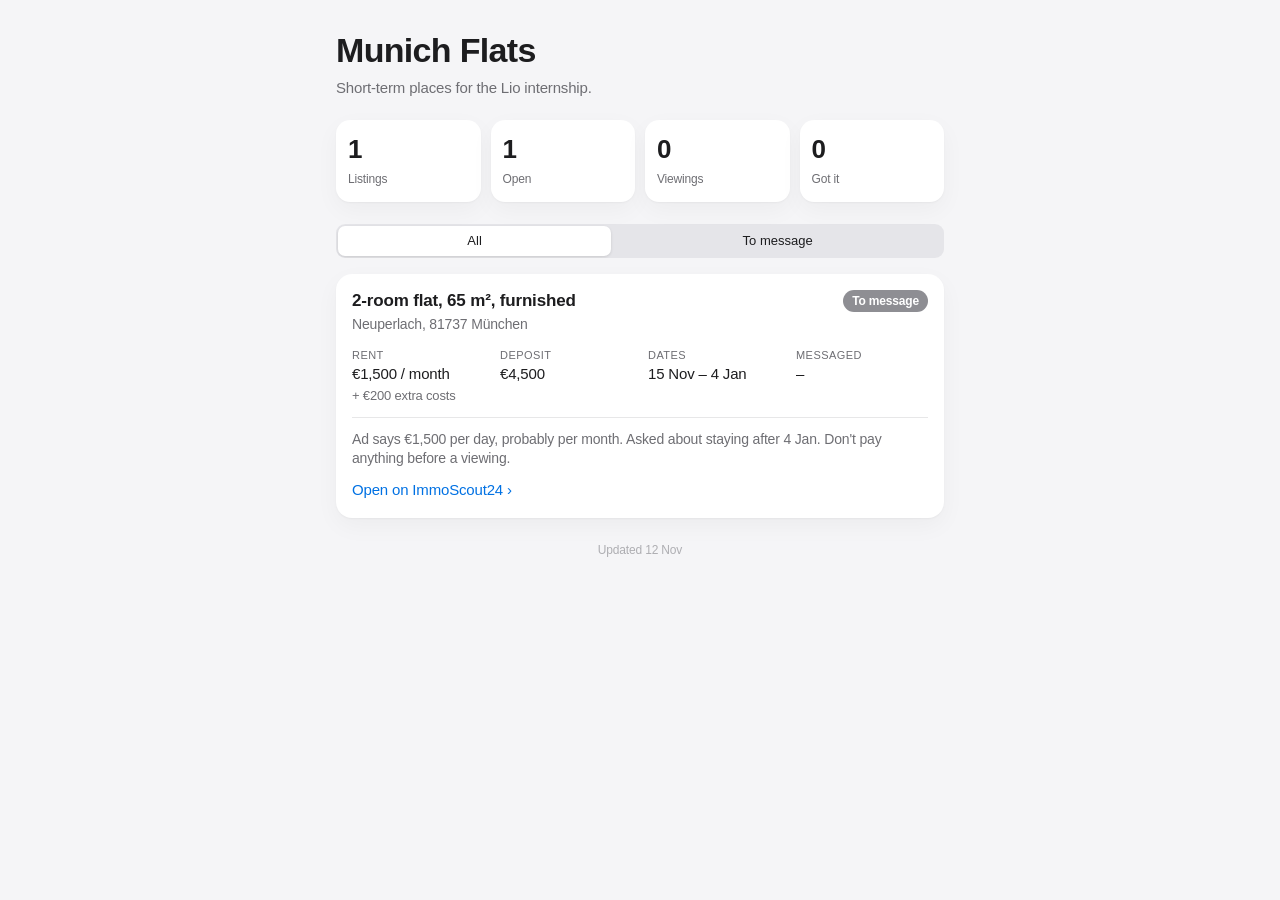
==== flats-m9x3/index.html @ 457e0a92 "Add Munich flats tracker page Co-Authored-By: Claude Opus 5.5 <noreply@anthropic.com>" ====
<!DOCTYPE html>
<html lang="en">
<head>
<meta charset="utf-8">
<meta name="viewport" content="width=device-width, initial-scale=1, viewport-fit=cover">
<meta name="robots" content="noindex, nofollow, noarchive">
<meta name="apple-mobile-web-app-capable" content="yes">
<meta name="mobile-web-app-capable" content="yes">
<meta name="apple-mobile-web-app-title" content="Flats">
<meta name="theme-color" content="#f5f5f7" media="(prefers-color-scheme: light)">
<meta name="theme-color" content="#000000" media="(prefers-color-scheme: dark)">
<title>Munich Flats</title>
<style>
  :root {
    --bg: #f5f5f7; --card: #ffffff; --text: #1d1d1f; --sub: #6e6e73; --faint: #aeaeb2;
    --line: rgba(60, 60, 67, 0.12); --fill: rgba(118, 118, 128, 0.12); --accent: #0071e3;
    --todo: #8e8e93; --sent: #0071e3; --reply: #af52de; --view: #ff9f0a; --got: #34c759; --no: #ff3b30;
    --shadow: 0 1px 2px rgba(0,0,0,0.04), 0 8px 24px rgba(0,0,0,0.04); --segsel: #ffffff;
  }
  @media (prefers-color-scheme: dark) {
    :root {
      --bg: #000000; --card: #1c1c1e; --text: #f5f5f7; --sub: #98989d; --faint: #636366;
      --line: rgba(84, 84, 88, 0.55); --fill: rgba(118, 118, 128, 0.24); --accent: #2997ff;
      --todo: #98989d; --sent: #2997ff; --reply: #bf5af2; --view: #ff9f0a; --got: #30d158; --no: #ff453a;
      --shadow: none; --segsel: #636366;
    }
  }
  * { box-sizing: border-box; -webkit-tap-highlight-color: transparent; }
  html { -webkit-text-size-adjust: 100%; }
  body {
    margin: 0; background: var(--bg); color: var(--text);
    font-family: -apple-system, BlinkMacSystemFont, "SF Pro Text", "Helvetica Neue", Inter, "Segoe UI", Roboto, sans-serif;
    font-size: 17px; line-height: 1.35; letter-spacing: -0.01em; -webkit-font-smoothing: antialiased;
  }
  .wrap {
    max-width: 640px; margin: 0 auto;
    padding: calc(env(safe-area-inset-top, 0px) + 28px) max(16px, env(safe-area-inset-right, 0px)) calc(env(safe-area-inset-bottom, 0px) + 40px) max(16px, env(safe-area-inset-left, 0px));
  }
  h1 { font-size: 34px; font-weight: 700; letter-spacing: -0.02em; margin: 0 0 4px; }
  .lede { color: var(--sub); font-size: 15px; margin: 0 0 22px; }
  .tiles { display: grid; grid-template-columns: repeat(4, 1fr); gap: 10px; margin-bottom: 22px; }
  .tile { background: var(--card); border-radius: 14px; padding: 12px; box-shadow: var(--shadow); }
  .tile b { display: block; font-size: 26px; font-weight: 700; font-variant-numeric: tabular-nums; }
  .tile span { font-size: 12px; color: var(--sub); }
  .seg { display: flex; gap: 2px; background: var(--fill); border-radius: 9px; padding: 2px; margin-bottom: 16px; overflow-x: auto; }
  .seg button {
    flex: 1 0 auto; border: 0; background: transparent; color: var(--text); font: inherit; font-size: 13px;
    font-weight: 500; padding: 6px 10px; border-radius: 7px; cursor: pointer;
  }
  .seg button[aria-pressed="true"] { background: var(--segsel); box-shadow: 0 1px 3px rgba(0,0,0,0.12); }
  .seg button:focus-visible { outline: 2px solid var(--accent); outline-offset: 1px; }
  .list { display: flex; flex-direction: column; gap: 12px; }
  .card { background: var(--card); border-radius: 16px; padding: 16px; box-shadow: var(--shadow); }
  .top { display: flex; justify-content: space-between; align-items: flex-start; gap: 12px; }
  .top h2 { font-size: 17px; font-weight: 600; margin: 0; min-width: 0; }
  .area { color: var(--sub); font-size: 14px; margin-top: 2px; }
  .pill { flex: none; font-size: 12px; font-weight: 600; padding: 3px 9px; border-radius: 999px; color: #fff; background: var(--todo); }
  .facts { display: grid; grid-template-columns: repeat(auto-fit, minmax(120px, 1fr)); gap: 10px 16px; margin: 14px 0 0; }
  .facts div { min-width: 0; }
  .facts dt { font-size: 11px; text-transform: uppercase; letter-spacing: 0.04em; color: var(--sub); }
  .facts dd { margin: 2px 0 0; font-size: 15px; font-variant-numeric: tabular-nums; }
  .note { margin: 12px 0 0; padding-top: 12px; border-top: 1px solid var(--line); font-size: 14px; color: var(--sub); }
  .open { display: inline-block; margin-top: 12px; color: var(--accent); text-decoration: none; font-size: 15px; font-weight: 500; }
  .open:focus-visible { outline: 2px solid var(--accent); outline-offset: 2px; border-radius: 4px; }
  .empty { color: var(--sub); text-align: center; padding: 32px 0; font-size: 15px; }
  .foot { color: var(--faint); font-size: 12px; text-align: center; margin-top: 24px; }
  @media (max-width: 420px) { .tiles { grid-template-columns: repeat(2, 1fr); } }
</style>
</head>
<body>
<main class="wrap">
  <h1>Munich Flats</h1>
  <p class="lede">Short-term places for the Lio internship.</p>
  <section class="tiles" id="tiles" aria-label="Summary"></section>
  <nav class="seg" id="seg" aria-label="Filter by status"></nav>
  <section class="list" id="list" aria-live="polite"><p class="empty">Loading…</p></section>
  <p class="foot" id="foot"></p>
</main>
<script>
const STATUSES = [
  ["To message", "--todo"], ["Messaged", "--sent"], ["Replied", "--reply"],
  ["Viewing", "--view"], ["Got it", "--got"], ["No", "--no"]
];
const color = s => (STATUSES.find(x => x[0] === s) || STATUSES[0])[1];
let rows = [], filter = "All";

const esc = s => String(s ?? "").replace(/[&<>"']/g, c => ({ "&": "&amp;", "<": "&lt;", ">": "&gt;", '"': "&quot;", "'": "&#39;" }[c]));
const fmtDate = d => d ? new Date(d + "T12:00:00").toLocaleDateString("en-GB", { day: "numeric", month: "short" }) : "–";

function render() {
  const count = s => rows.filter(r => r.status === s).length;
  const active = rows.filter(r => !["Got it", "No"].includes(r.status)).length;
  document.getElementById("tiles").innerHTML = [
    [rows.length, "Listings"], [active, "Open"], [count("Viewing"), "Viewings"], [count("Got it"), "Got it"]
  ].map(([n, l]) => `<div class="tile"><b>${n}</b><span>${l}</span></div>`).join("");

  const opts = ["All", ...STATUSES.map(s => s[0]).filter(s => count(s) > 0)];
  if (!opts.includes(filter)) filter = "All";
  document.getElementById("seg").innerHTML = opts.map(o =>
    `<button type="button" aria-pressed="${o === filter}" data-f="${esc(o)}">${esc(o)}</button>`).join("");

  const shown = rows.filter(r => filter === "All" || r.status === filter);
  document.getElementById("list").innerHTML = shown.length ? shown.map(r => `
    <article class="card">
      <div class="top">
        <div style="min-width:0"><h2>${esc(r.title)}</h2><div class="area">${esc(r.area)}</div></div>
        <span class="pill" style="background:var(${color(r.status)})">${esc(r.status)}</span>
      </div>
      <dl class="facts">
        <div><dt>Rent</dt><dd>${esc(r.rent)}${r.extra ? `<br><span style="color:var(--sub);font-size:13px">${esc(r.extra)}</span>` : ""}</dd></div>
        <div><dt>Deposit</dt><dd>${esc(r.deposit || "–")}</dd></div>
        <div><dt>Dates</dt><dd>${esc(r.dates || "–")}</dd></div>
        <div><dt>Messaged</dt><dd>${fmtDate(r.messaged)}</dd></div>
      </dl>
      ${r.note ? `<p class="note">${esc(r.note)}</p>` : ""}
      ${r.url ? `<a class="open" href="${esc(r.url)}" target="_blank" rel="noopener">Open on ${esc(r.source || "listing site")} ›</a>` : ""}
    </article>`).join("") : `<p class="empty">No listings here yet.</p>`;
}

document.getElementById("seg").addEventListener("click", e => {
  const b = e.target.closest("button[data-f]");
  if (b) { filter = b.dataset.f; render(); }
});

fetch("flats.json", { cache: "no-store" })
  .then(r => r.json())
  .then(d => {
    rows = d.rows || [];
    document.getElementById("foot").textContent = "Updated " + fmtDate(d.generated);
    render();
  })
  .catch(() => { document.getElementById("list").innerHTML = '<p class="empty">Couldn\'t load the listings. Pull down to refresh.</p>'; });
</script>
</body>
</html>
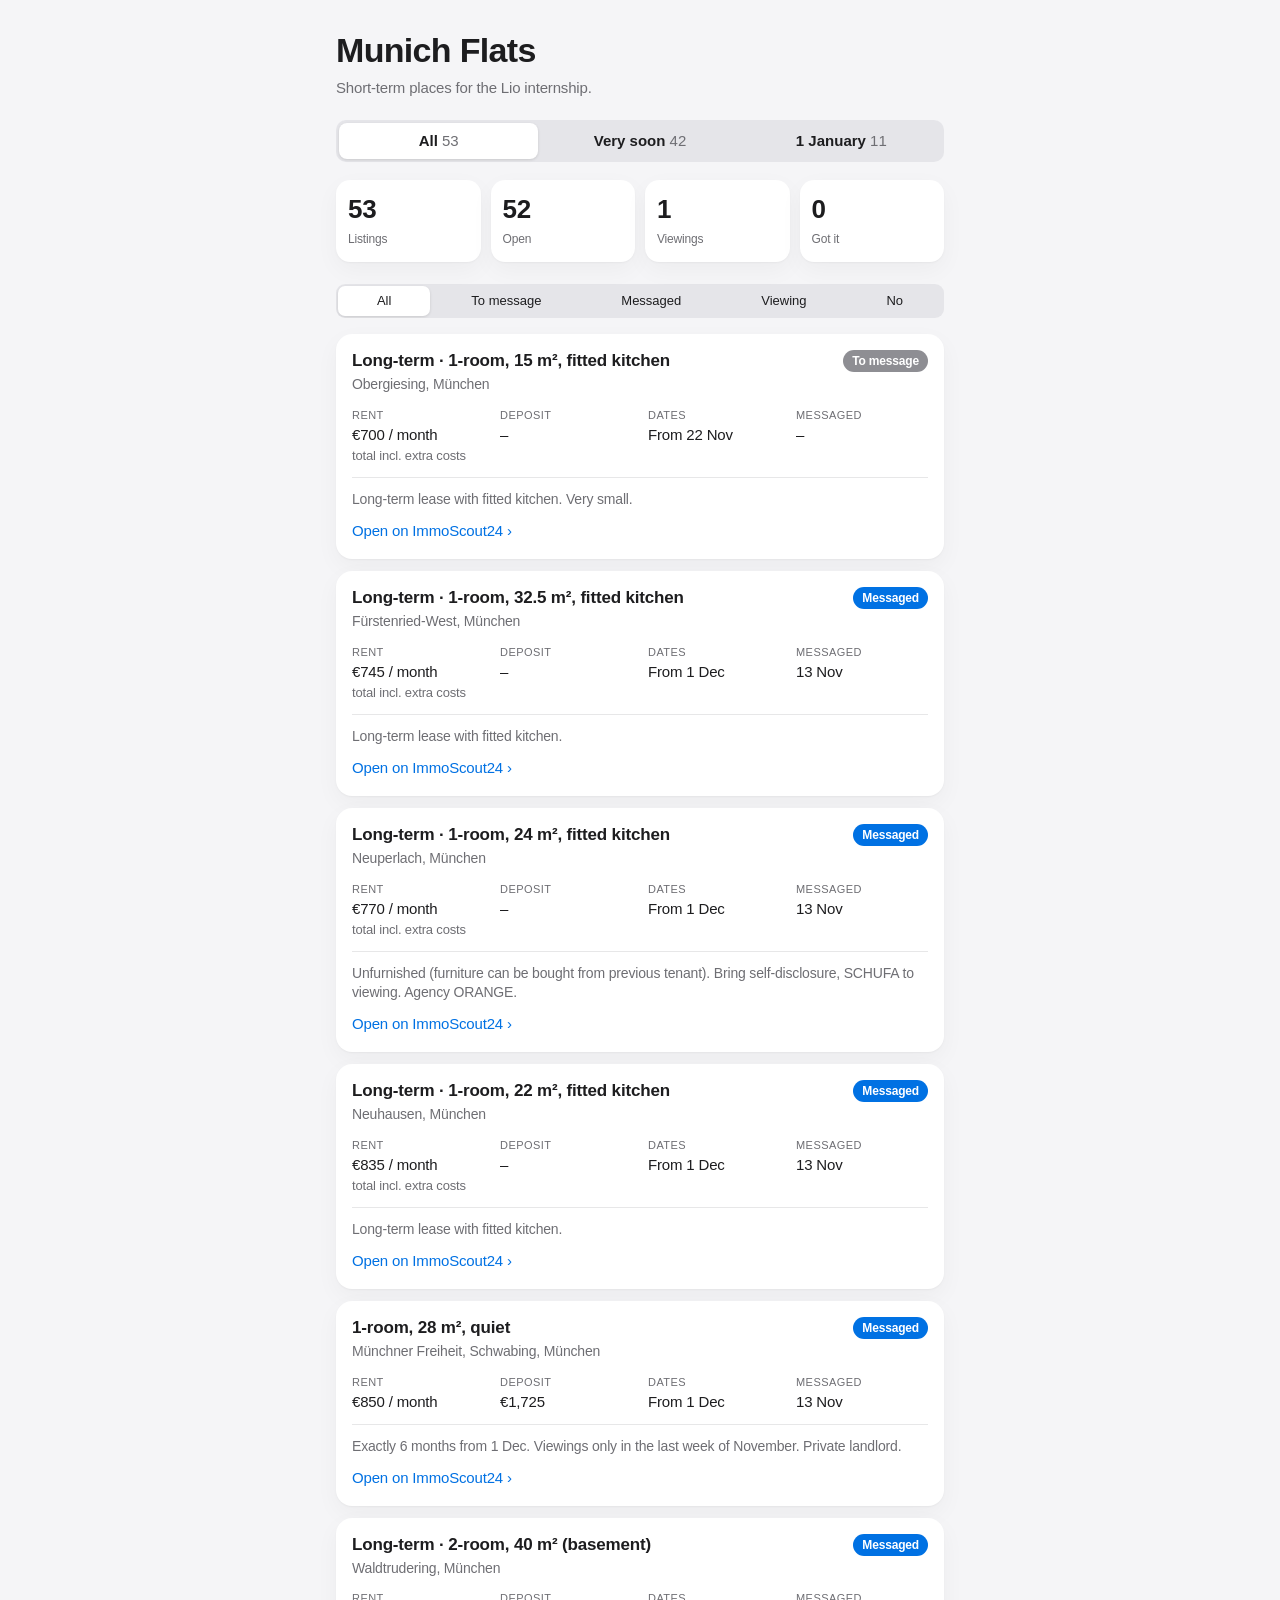
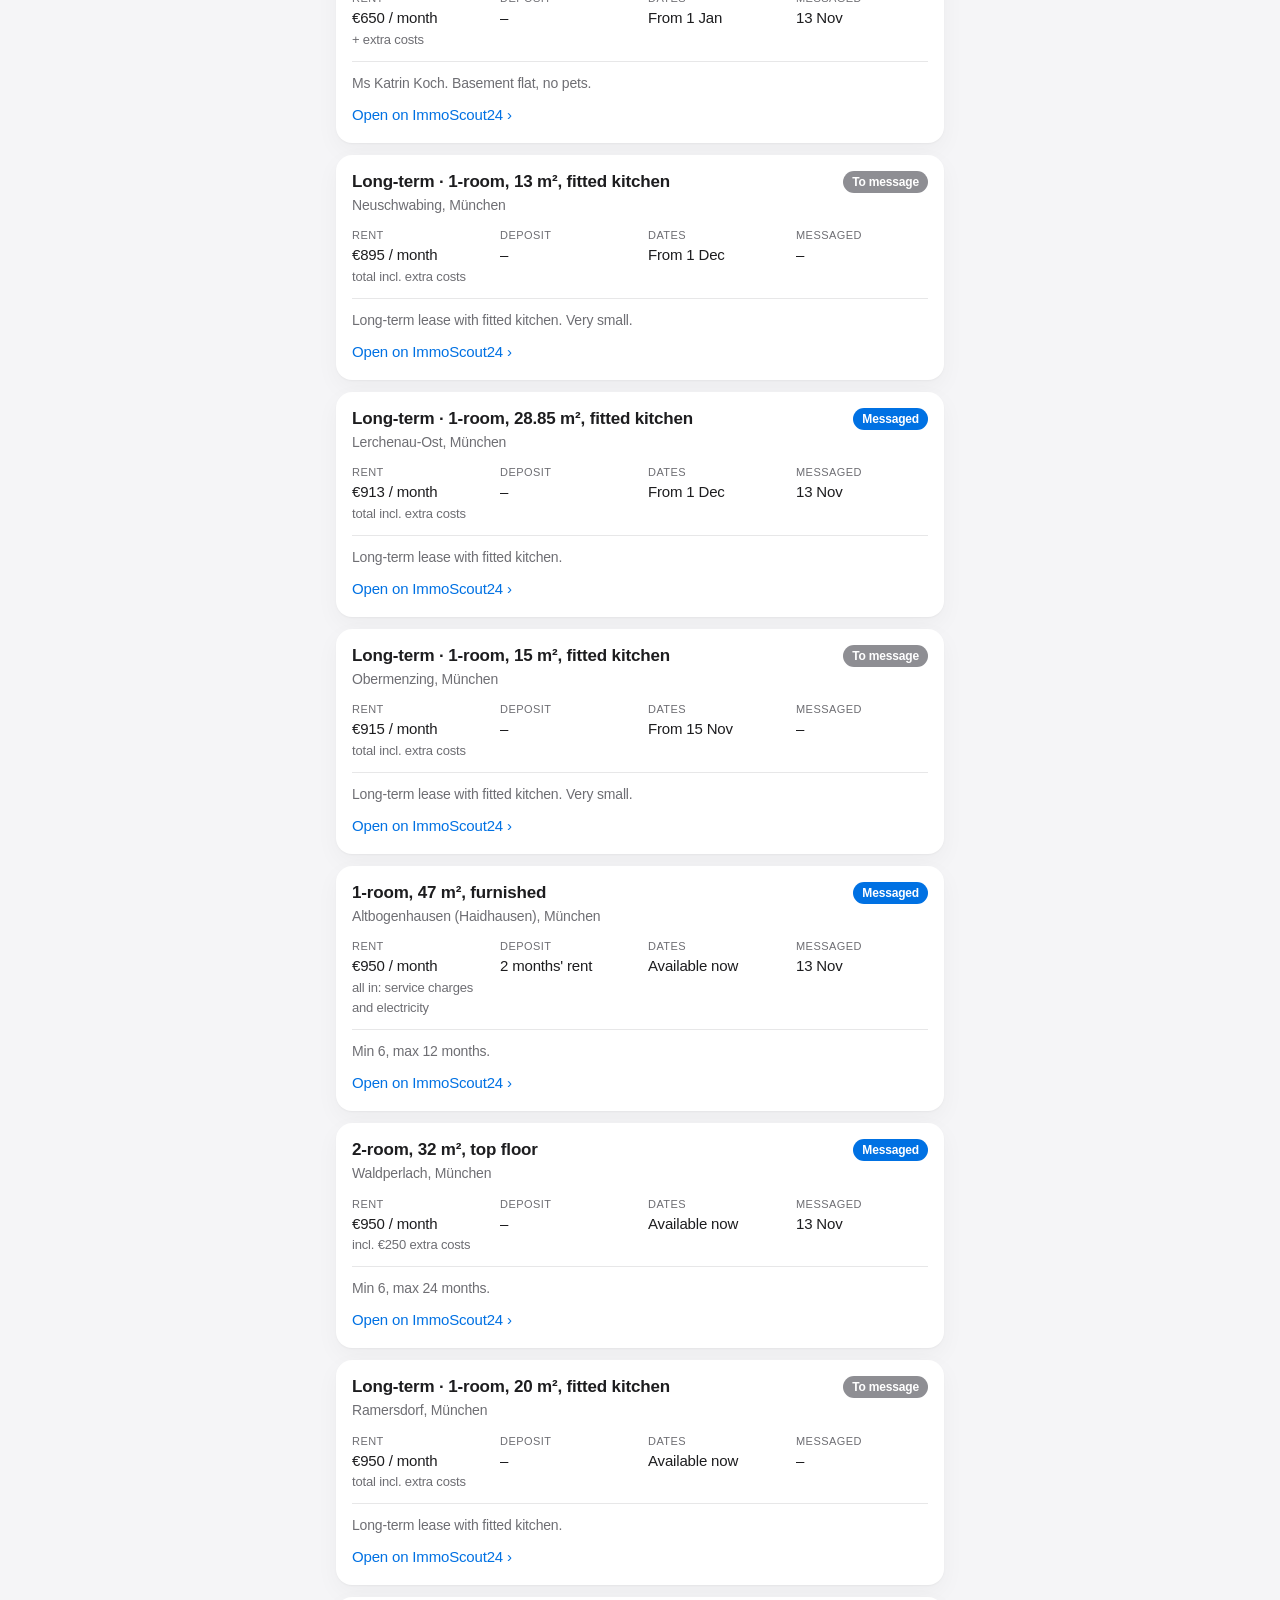
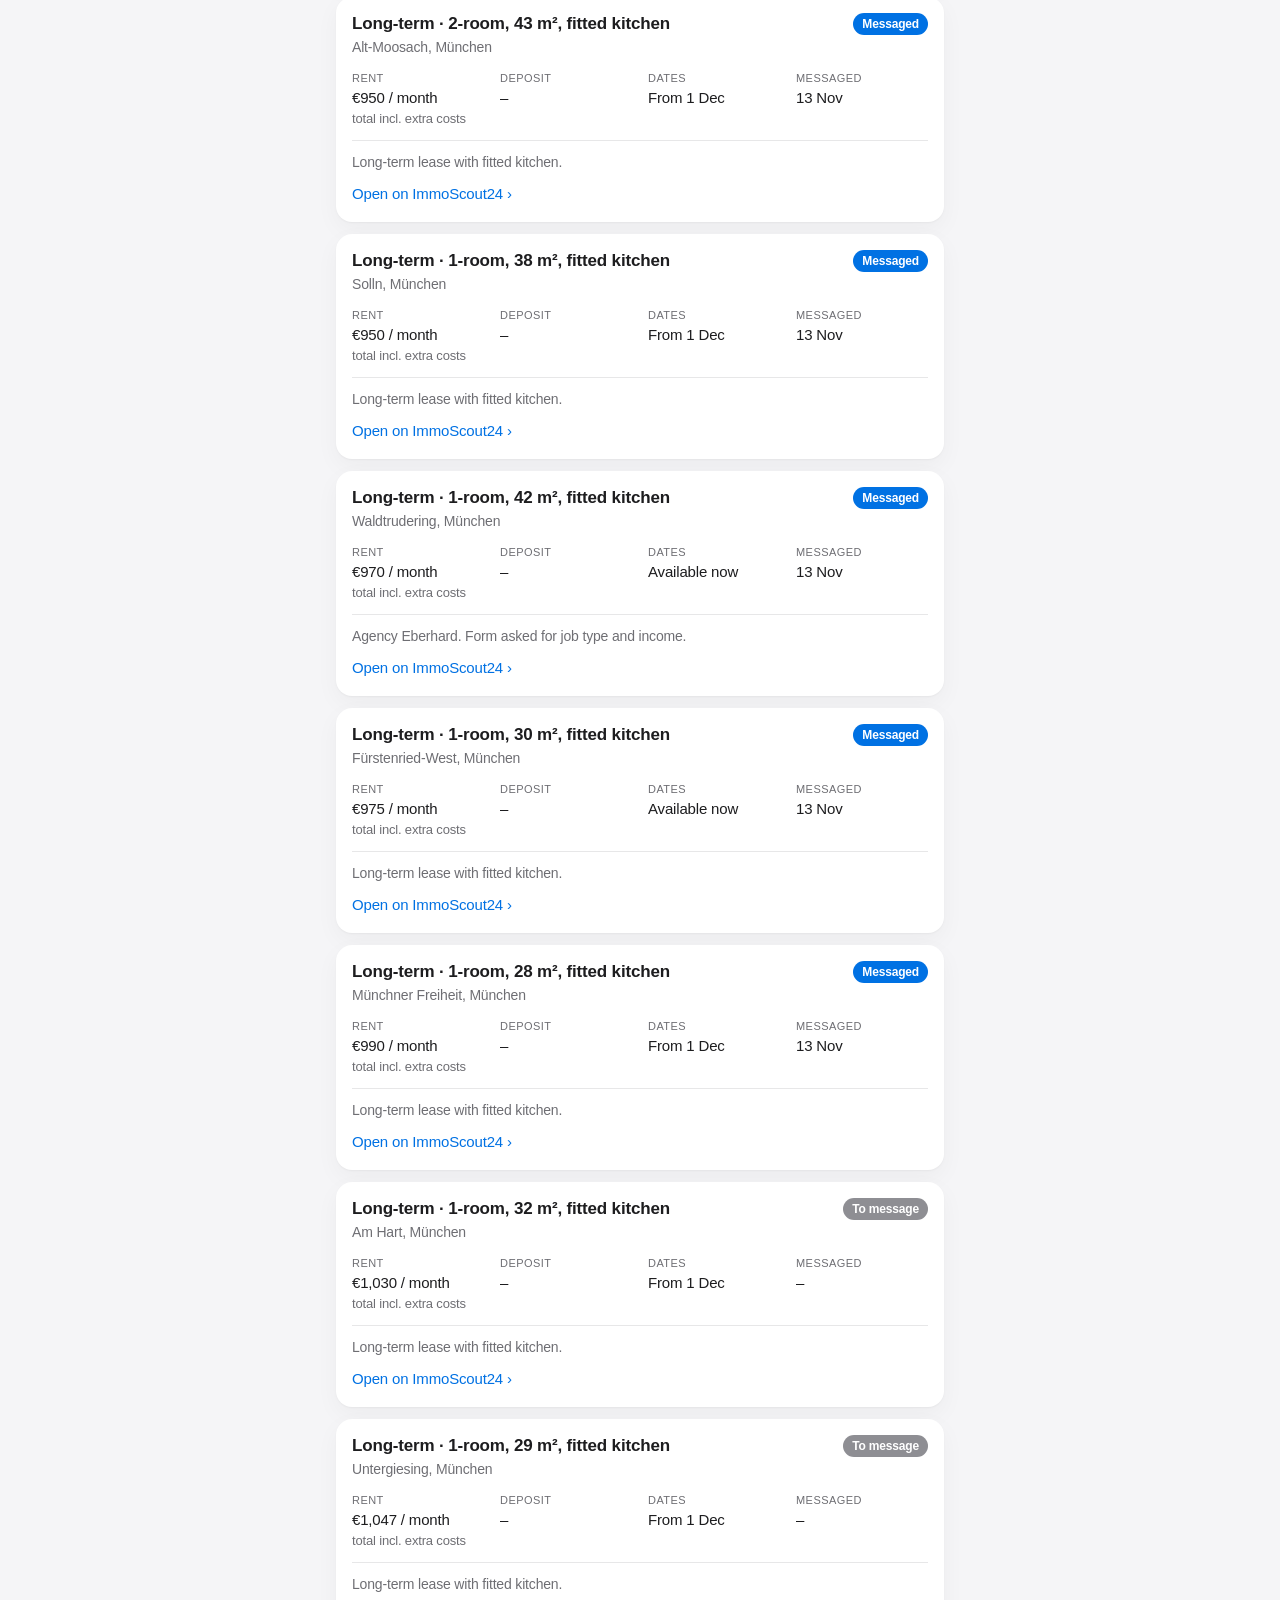
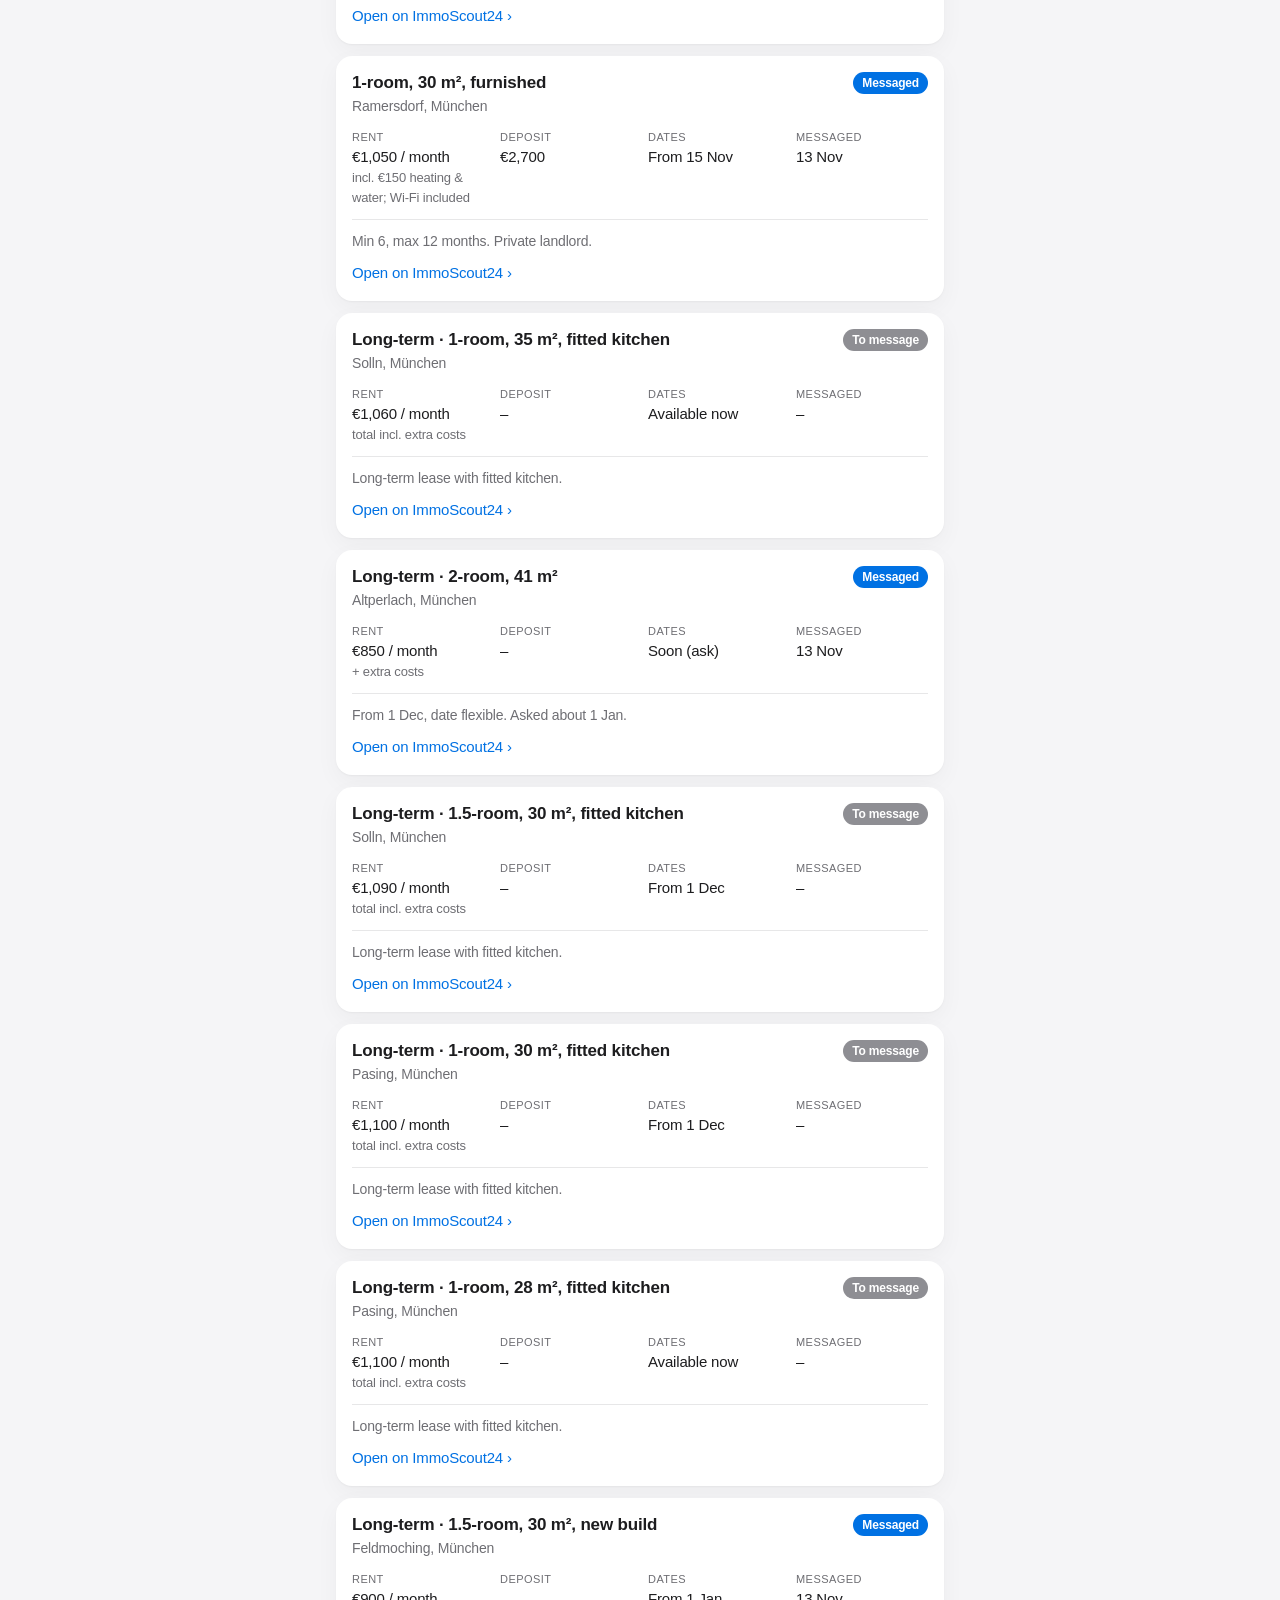
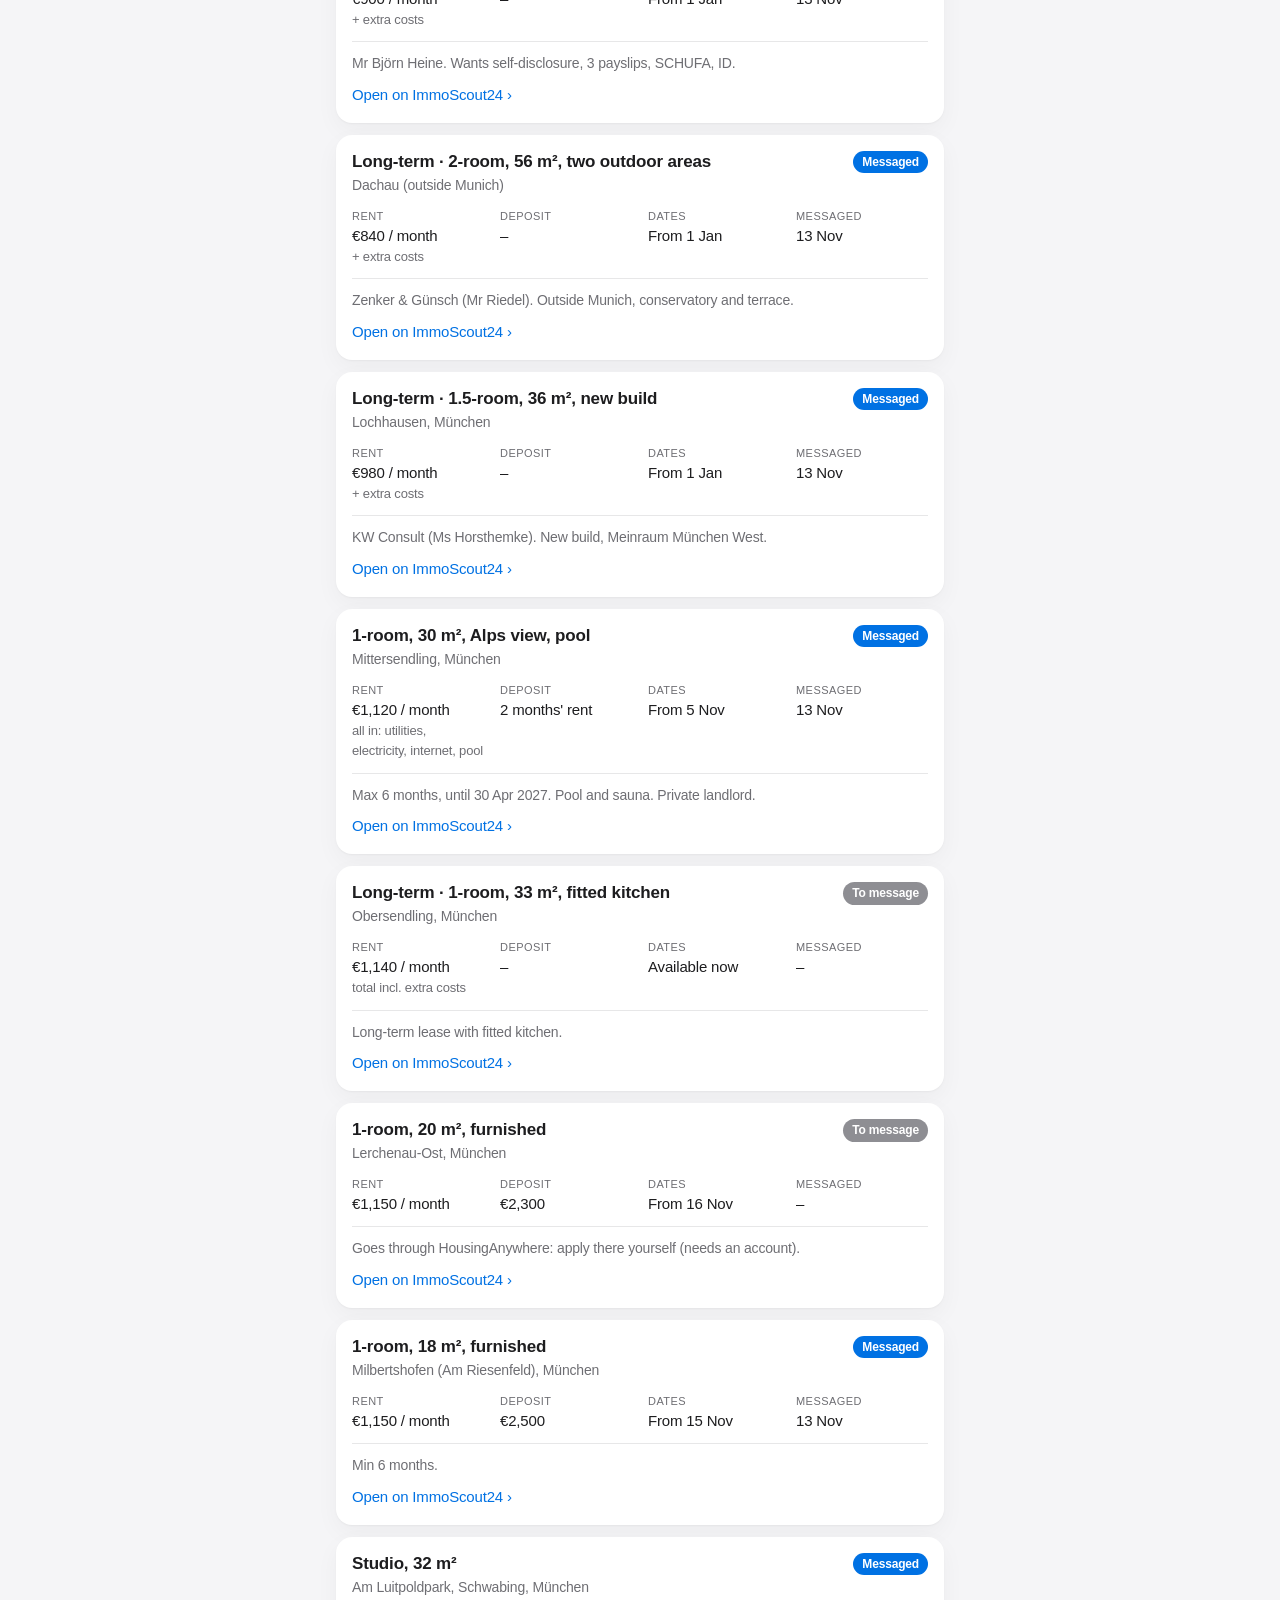
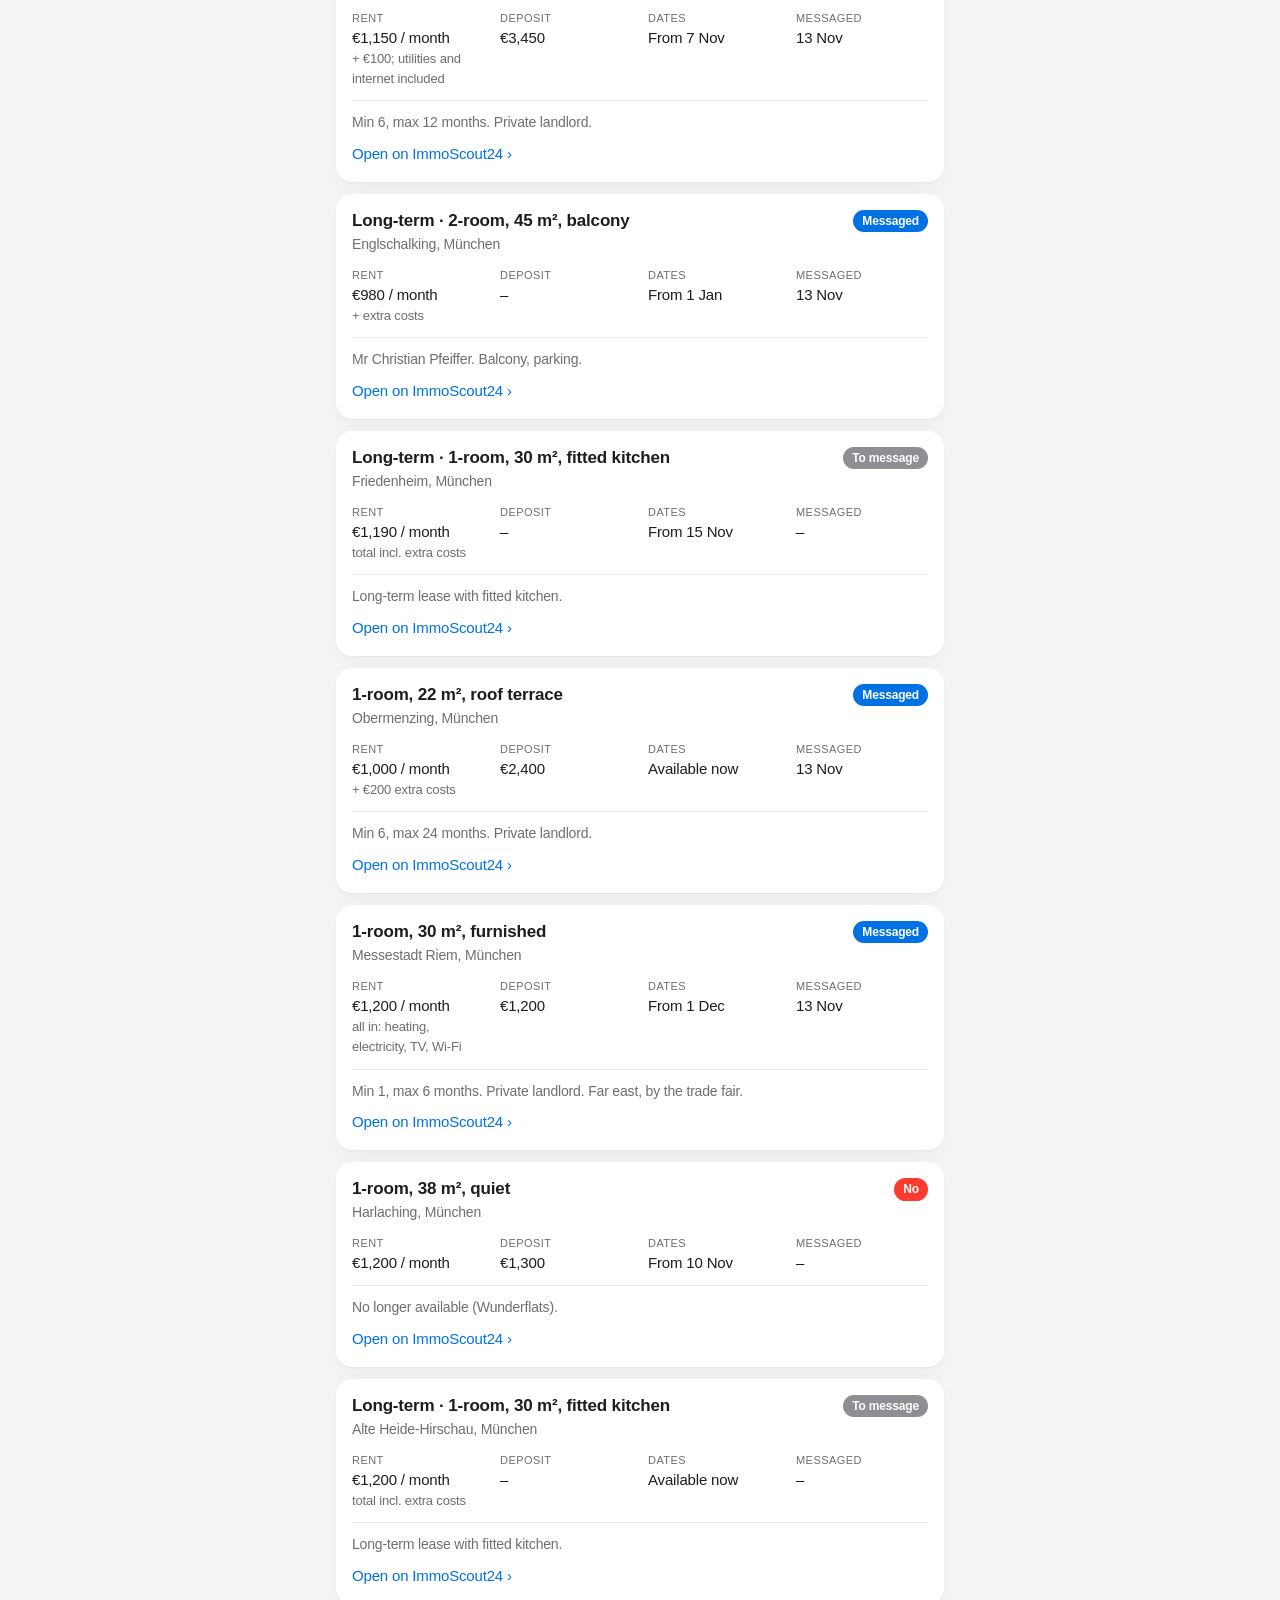
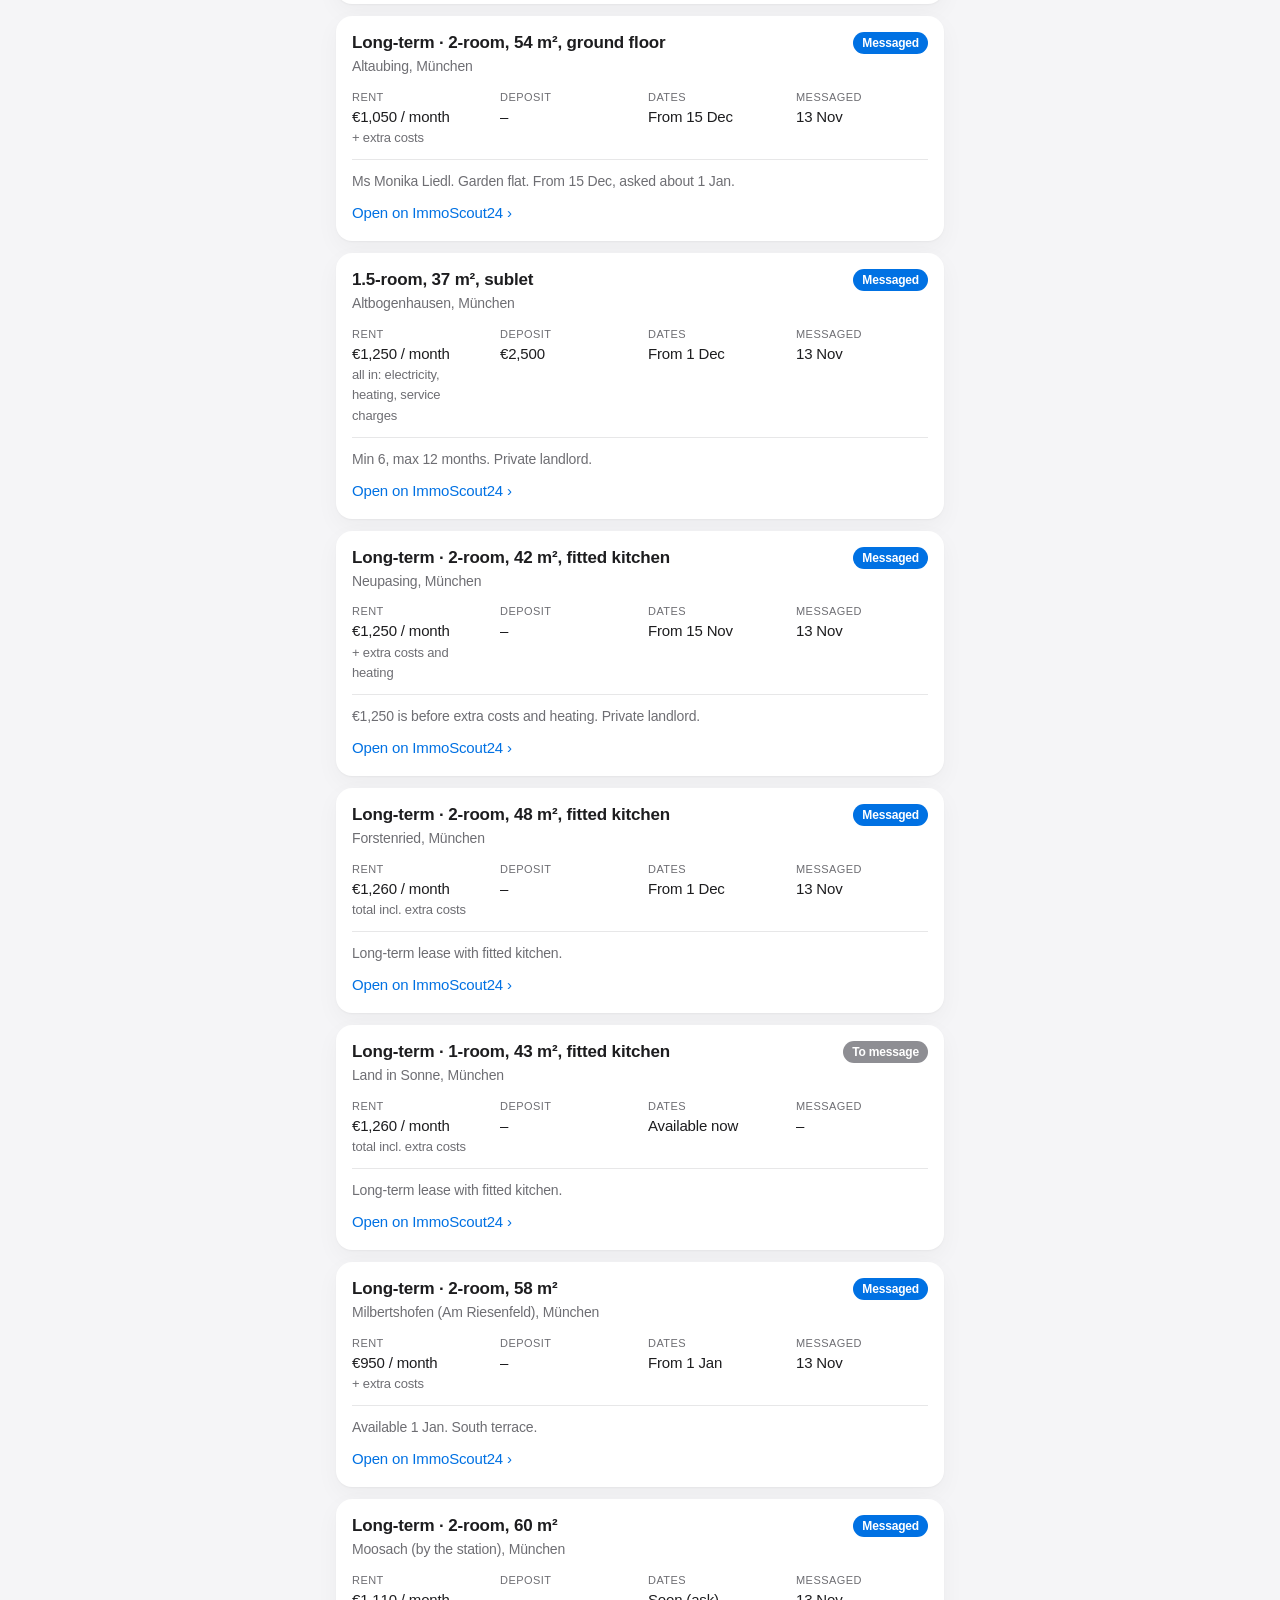
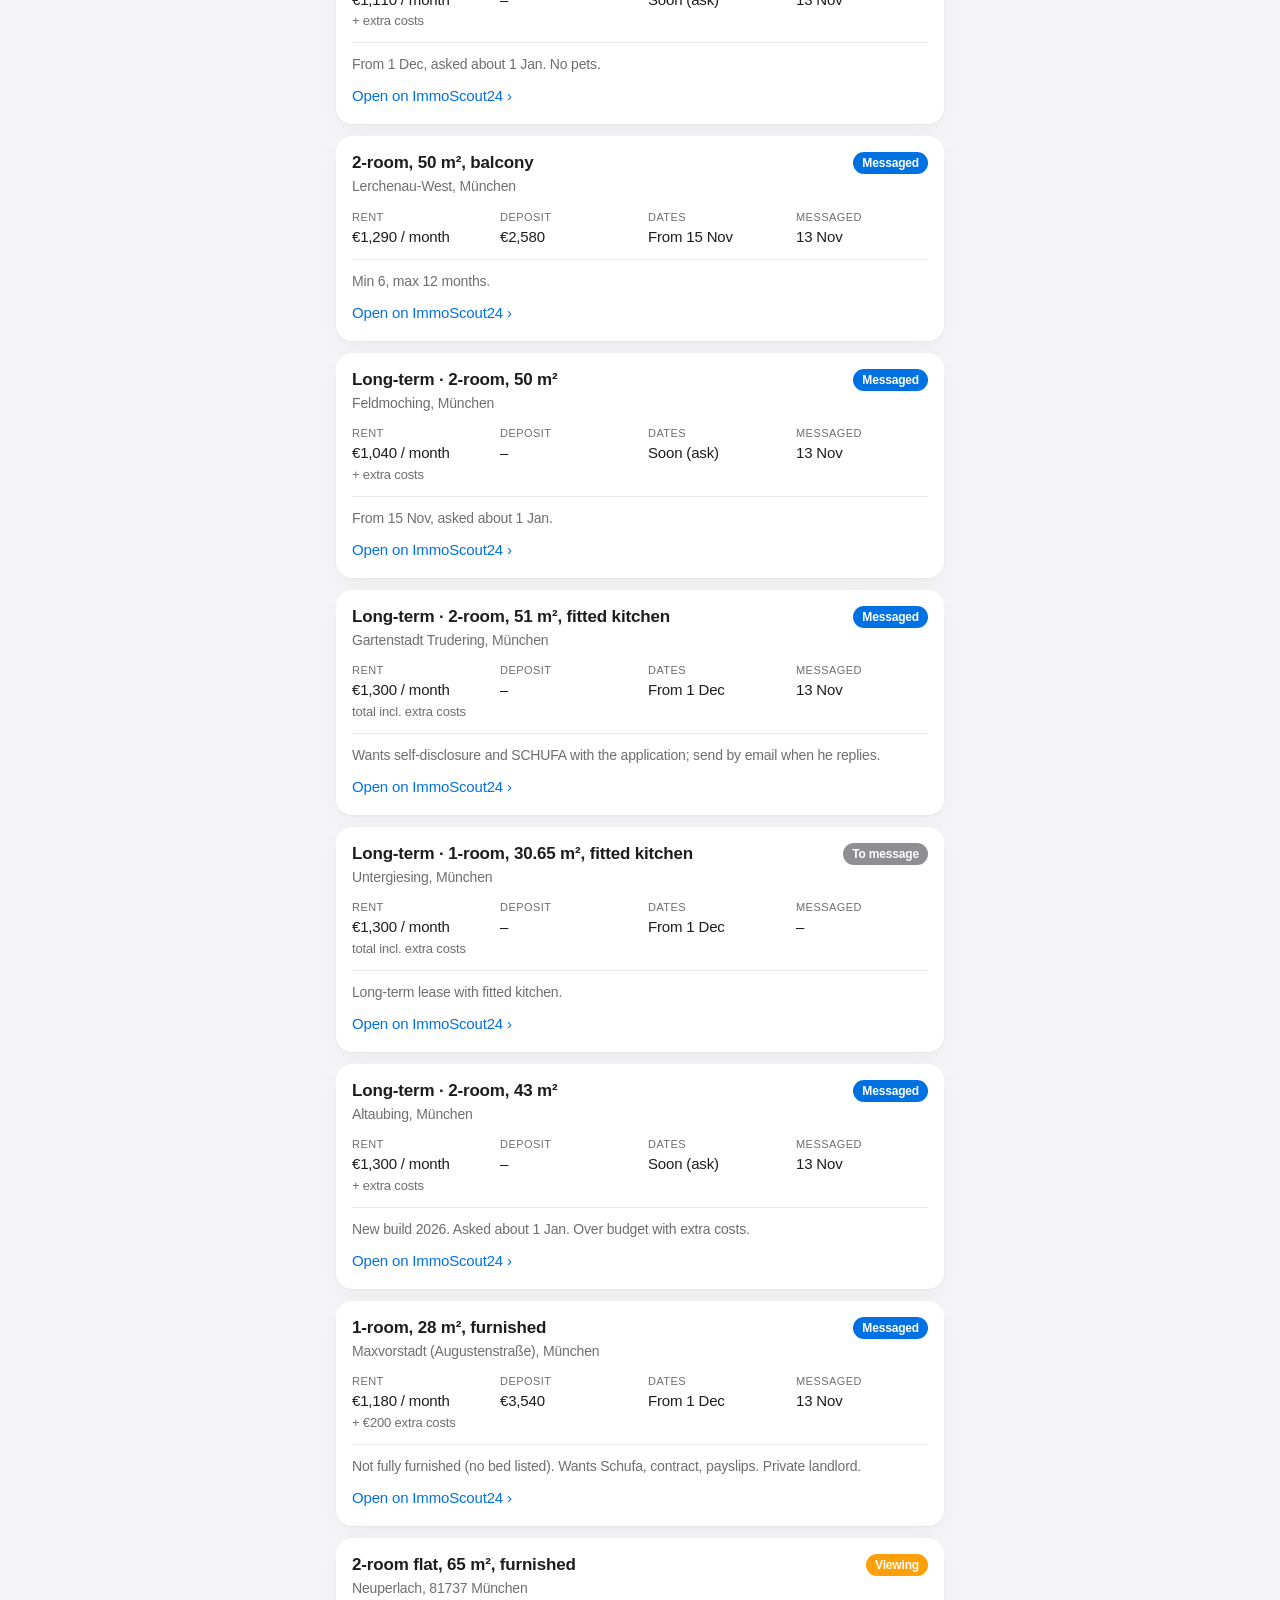
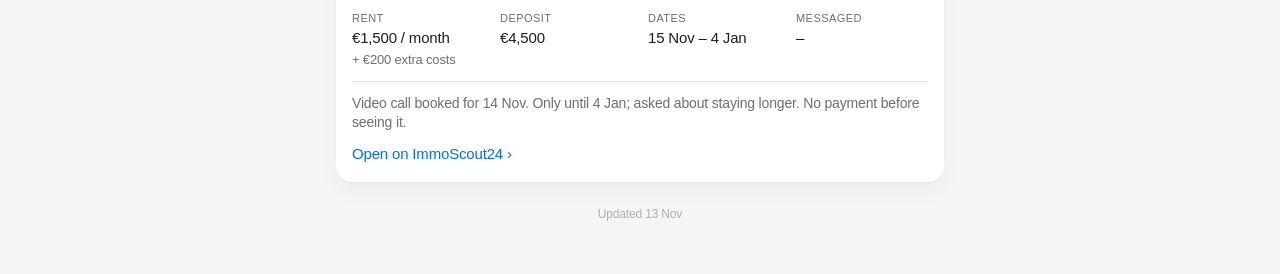
==== commit fea9846a: "Flats: All / Very soon / 1 January tabs; 11 January requests sent Co-Authored-By: Claude Opus 5.5 <n" ====
--- a/flats-m9x3/index.html
+++ b/flats-m9x3/index.html
@@ -49,6 +49,14 @@
   }
   .seg button[aria-pressed="true"] { background: var(--segsel); box-shadow: 0 1px 3px rgba(0,0,0,0.12); }
   .seg button:focus-visible { outline: 2px solid var(--accent); outline-offset: 1px; }
+  .tabs { display: flex; gap: 2px; background: var(--fill); border-radius: 10px; padding: 3px; margin-bottom: 18px; }
+  .tabs button {
+    flex: 1 1 0; min-width: 0; border: 0; background: transparent; color: var(--text); font: inherit; font-size: 15px;
+    font-weight: 600; padding: 8px 6px; border-radius: 8px; cursor: pointer; white-space: nowrap;
+  }
+  .tabs button span { color: var(--sub); font-weight: 500; font-variant-numeric: tabular-nums; }
+  .tabs button[aria-selected="true"] { background: var(--segsel); box-shadow: 0 1px 3px rgba(0,0,0,0.12); }
+  .tabs button:focus-visible { outline: 2px solid var(--accent); outline-offset: 1px; }
   .list { display: flex; flex-direction: column; gap: 12px; }
   .card { background: var(--card); border-radius: 16px; padding: 16px; box-shadow: var(--shadow); }
   .top { display: flex; justify-content: space-between; align-items: flex-start; gap: 12px; }
@@ -71,6 +79,7 @@
 <main class="wrap">
   <h1>Munich Flats</h1>
   <p class="lede">Short-term places for the Lio internship.</p>
+  <nav class="tabs" id="tabs" role="tablist" aria-label="Move-in"></nav>
   <section class="tiles" id="tiles" aria-label="Summary"></section>
   <nav class="seg" id="seg" aria-label="Filter by status"></nav>
   <section class="list" id="list" aria-live="polite"><p class="empty">Loading…</p></section>
@@ -82,12 +91,19 @@
   ["Viewing", "--view"], ["Got it", "--got"], ["No", "--no"]
 ];
 const color = s => (STATUSES.find(x => x[0] === s) || STATUSES[0])[1];
-let rows = [], filter = "All";
+const TABS = [["all", "All"], ["soon", "Very soon"], ["jan", "1 January"]];
+let all = [], rows = [], filter = "All";
+let tab = TABS.some(t => "#" + t[0] === location.hash) ? location.hash.slice(1) : "all";
 
 const esc = s => String(s ?? "").replace(/[&<>"']/g, c => ({ "&": "&amp;", "<": "&lt;", ">": "&gt;", '"': "&quot;", "'": "&#39;" }[c]));
 const fmtDate = d => d ? new Date(d + "T12:00:00").toLocaleDateString("en-GB", { day: "numeric", month: "short" }) : "–";
 
 function render() {
+  rows = all.filter(r => tab === "all" || (r.group || "soon") === tab);
+  document.getElementById("tabs").innerHTML = TABS.map(([k, l]) => {
+    const n = all.filter(r => k === "all" || (r.group || "soon") === k).length;
+    return `<button type="button" role="tab" aria-selected="${k === tab}" data-t="${k}">${l} <span>${n}</span></button>`;
+  }).join("");
   const count = s => rows.filter(r => r.status === s).length;
   const active = rows.filter(r => !["Got it", "No"].includes(r.status)).length;
   document.getElementById("tiles").innerHTML = [
@@ -117,6 +133,18 @@
     </article>`).join("") : `<p class="empty">No listings here yet.</p>`;
 }
 
+document.getElementById("tabs").addEventListener("click", e => {
+  const b = e.target.closest("button[data-t]");
+  if (!b) return;
+  tab = b.dataset.t; filter = "All";
+  history.replaceState(null, "", tab === "all" ? location.pathname : "#" + tab);
+  render();
+});
+window.addEventListener("hashchange", () => {
+  const h = location.hash.slice(1);
+  tab = TABS.some(t => t[0] === h) ? h : "all"; filter = "All"; render();
+});
+
 document.getElementById("seg").addEventListener("click", e => {
   const b = e.target.closest("button[data-f]");
   if (b) { filter = b.dataset.f; render(); }
@@ -125,7 +153,7 @@
 fetch("flats.json", { cache: "no-store" })
   .then(r => r.json())
   .then(d => {
-    rows = d.rows || [];
+    all = d.rows || [];
     document.getElementById("foot").textContent = "Updated " + fmtDate(d.generated);
     render();
   })
